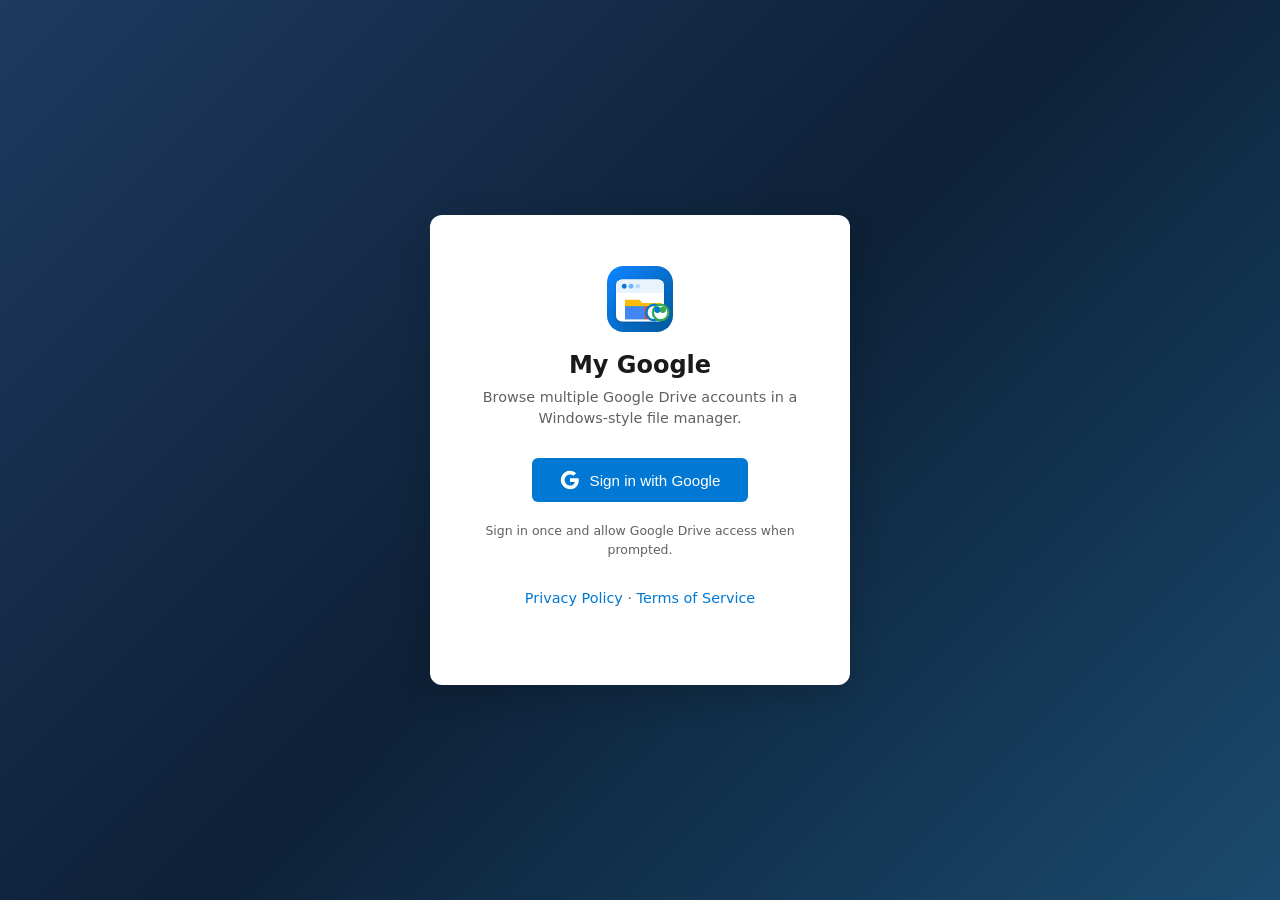
==== index.html @ df4d2aec "all necessery URLs" ====
<!DOCTYPE html>
<html lang="en">
<head>
  <meta charset="UTF-8">
  <meta name="viewport" content="width=device-width, initial-scale=1.0, viewport-fit=cover">
  <meta name="theme-color" content="#0078d4">
  <meta name="mobile-web-app-capable" content="yes">
  <title>My Google</title>
  <link rel="icon" href="assets/favicon-32.png" sizes="32x32" type="image/png">
  <link rel="icon" href="assets/favicon.svg" type="image/svg+xml">
  <link rel="apple-touch-icon" href="assets/logo-180.png">
  <link rel="manifest" href="manifest.webmanifest">
  <link rel="stylesheet" href="css/style.css">
</head>
<body>
  <!-- Login screen -->
  <div id="login-screen" class="login-screen">
    <div class="login-card">
      <div class="login-logo">
        <img src="assets/logo.svg" width="72" height="72" alt="My Google logo">
      </div>
      <h1>My Google</h1>
      <p>Browse multiple Google Drive accounts in a Windows-style file manager.</p>
      <button id="btn-sign-in" class="btn-primary">
        <svg viewBox="0 0 24 24" width="20" height="20">
          <path fill="currentColor" d="M22.56 12.25c0-.78-.07-1.53-.2-2.25H12v4.26h5.92a5.06 5.06 0 0 1-2.2 3.32v2.77h3.57c2.08-1.92 3.28-4.74 3.28-8.1z"/>
          <path fill="currentColor" d="M12 23c2.97 0 5.46-.98 7.28-2.66l-3.57-2.77c-.98.66-2.23 1.06-3.71 1.06-2.86 0-5.29-1.93-6.16-4.53H2.18v2.84C3.99 20.53 7.7 23 12 23z"/>
          <path fill="currentColor" d="M5.84 14.09c-.22-.66-.35-1.36-.35-2.09s.13-1.43.35-2.09V7.07H2.18C1.43 8.55 1 10.22 1 12s.43 3.45 1.18 4.93l2.85-2.22.81-.62z"/>
          <path fill="currentColor" d="M12 5.38c1.62 0 3.06.56 4.21 1.64l3.15-3.15C17.45 2.09 14.97 1 12 1 7.7 1 3.99 3.47 2.18 7.07l3.66 2.84c.87-2.6 3.3-4.53 6.16-4.53z"/>
        </svg>
        Sign in with Google
      </button>
      <p id="login-error" class="login-error hidden"></p>
      <p class="login-hint">Sign in once and allow Google Drive access when prompted.</p>
      <p class="login-footer">
        <a href="privacy.html">Privacy Policy</a>
        ·
        <a href="terms.html">Terms of Service</a>
      </p>
    </div>
  </div>

  <!-- Explorer window -->
  <div id="explorer" class="explorer hidden">
    <div class="window">
      <!-- Title bar -->
      <div class="title-bar">
        <div class="title-bar-left">
          <img src="assets/logo.svg" class="window-logo" width="18" height="18" alt="">
          <span class="window-title">My Google</span>
        </div>
        <div class="title-bar-controls">
          <button class="title-btn" aria-label="Minimize">─</button>
          <button class="title-btn" aria-label="Maximize">□</button>
          <button class="title-btn close" id="btn-sign-out" aria-label="Sign out all" title="Sign out all users">✕</button>
        </div>
      </div>

      <!-- Ribbon / toolbar -->
      <div class="ribbon">
        <div class="nav-buttons">
          <button id="btn-sidebar-toggle" class="tool-btn mobile-only" type="button" title="Show navigation" aria-label="Show navigation">
            <svg viewBox="0 0 24 24" width="16" height="16"><path fill="currentColor" d="M3 18h18v-2H3v2zm0-5h18v-2H3v2zm0-7v2h18V6H3z"/></svg>
          </button>
          <button id="btn-back" class="tool-btn" title="Back" disabled>
            <svg viewBox="0 0 24 24" width="16" height="16"><path fill="currentColor" d="M20 11H7.83l5.59-5.59L12 4l-8 8 8 8 1.41-1.41L7.83 13H20v-2z"/></svg>
          </button>
          <button id="btn-forward" class="tool-btn" title="Forward" disabled>
            <svg viewBox="0 0 24 24" width="16" height="16"><path fill="currentColor" d="M12 4l-1.41 1.41L16.17 11H4v2h12.17l-5.58 5.59L12 20l8-8z"/></svg>
          </button>
          <button id="btn-up" class="tool-btn" title="Up" disabled>
            <svg viewBox="0 0 24 24" width="16" height="16"><path fill="currentColor" d="M4 12l1.41 1.41L11 7.83V20h2V7.83l5.58 5.59L20 12l-8-8-8 8z"/></svg>
          </button>
          <button id="btn-refresh" class="tool-btn" title="Refresh">
            <svg viewBox="0 0 24 24" width="16" height="16"><path fill="currentColor" d="M17.65 6.35A7.958 7.958 0 0 0 12 4c-4.42 0-7.99 3.58-7.99 8s3.57 8 7.99 8c3.73 0 6.84-2.55 7.73-6h-2.08A5.99 5.99 0 0 1 12 18c-3.31 0-6-2.69-6-6s2.69-6 6-6c1.66 0 3.14.69 4.22 1.78L13 11h7V4l-2.35 2.35z"/></svg>
          </button>
        </div>
        <div class="address-bar">
          <span class="address-icon">📁</span>
          <div id="breadcrumbs" class="breadcrumbs"></div>
          <button id="btn-copy-url" class="address-copy-btn" type="button" title="Copy link to this location">🔗</button>
        </div>
        <div class="view-toggle">
          <button id="btn-view-grid" class="tool-btn active" title="Large icons">
            <svg viewBox="0 0 24 24" width="16" height="16"><path fill="currentColor" d="M4 4h4v4H4V4zm6 0h4v4h-4V4zm6 0h4v4h-4V4zM4 10h4v4H4v-4zm6 0h4v4h-4v-4zm6 0h4v4h-4v-4zM4 16h4v4H4v-4zm6 0h4v4h-4v-4zm6 0h4v4h-4v-4z"/></svg>
          </button>
          <button id="btn-view-list" class="tool-btn" title="Details">
            <svg viewBox="0 0 24 24" width="16" height="16"><path fill="currentColor" d="M3 13h2v-2H3v2zm0 4h2v-2H3v2zm0-8h2V7H3v2zm4 4h14v-2H7v2zm0 4h14v-2H7v2zM7 7v2h14V7H7z"/></svg>
          </button>
        </div>
      </div>

      <!-- Main content -->
      <div class="main-area">
        <div id="sidebar-overlay" class="sidebar-overlay hidden" aria-hidden="true"></div>
        <aside class="sidebar">
          <div class="sidebar-section sidebar-tree-section">
            <ul class="sidebar-tree">
              <li id="tree-root-node" class="tree-root-node">
                <div class="tree-row">
                  <button type="button" class="tree-toggle" data-tree-toggle="root" aria-expanded="true" aria-label="Collapse"><span class="tree-chevron" aria-hidden="true"></span></button>
                  <button id="nav-my-google" class="sidebar-item tree-root-item active" data-nav="my-google">
                    <span class="sidebar-icon">🏠</span> My Google
                  </button>
                </div>
                <ul id="sidebar-tree-users" class="tree-children tree-level-1"></ul>
                <button id="btn-add-user" class="sidebar-add-btn tree-add-btn">
                  <span class="sidebar-icon">＋</span> Add User Drive
                </button>
              </li>
            </ul>
          </div>

          <div id="sidebar-user-footer" class="sidebar-user hidden">
            <img id="user-avatar" class="user-avatar" alt="" />
            <span id="user-name" class="user-name"></span>
          </div>
        </aside>

        <main class="content">
          <div id="loading" class="loading hidden">
            <div class="spinner"></div>
            <span>Loading...</span>
          </div>
          <div id="error" class="error-banner hidden"></div>
          <div id="file-grid" class="file-grid"></div>
          <div id="file-list" class="file-list hidden">
            <div class="list-header">
              <span class="col-name">Name</span>
              <span class="col-modified">Date modified</span>
              <span class="col-size">Size</span>
              <span class="col-type">Type</span>
            </div>
            <div id="file-list-body" class="list-body"></div>
          </div>
          <div id="empty-state" class="empty-state hidden">
            <span class="empty-icon">📂</span>
            <p>This folder is empty</p>
          </div>
        </main>
      </div>

      <!-- Status bar -->
      <div class="status-bar">
        <span id="status-count">0 items</span>
        <span id="status-selected"></span>
      </div>
    </div>
  </div>

  <div id="context-menu" class="context-menu hidden"></div>

  <div id="props-dialog" class="props-dialog hidden">
    <div class="props-card">
      <div class="props-header">
        <span class="props-title"></span>
        <button type="button" class="props-close" aria-label="Close">✕</button>
      </div>
      <div class="props-body"></div>
    </div>
  </div>

  <script src="js/config.js"></script>
  <script src="js/base-path.js"></script>
  <script src="https://accounts.google.com/gsi/client" async defer></script>
  <script src="js/auth.js"></script>
  <script src="js/drive.js"></script>
  <script src="js/router.js"></script>
  <script src="js/notepad.js"></script>
  <script src="js/contextmenu.js"></script>
  <script src="js/app.js"></script>
  <script src="js/register-sw.js"></script>
</body>
</html>
---- css/style.css ----
*,
*::before,
*::after {
  box-sizing: border-box;
  margin: 0;
  padding: 0;
}

:root {
  --win-blue: #0078d4;
  --win-blue-dark: #005a9e;
  --win-bg: #f3f3f3;
  --win-border: #d1d1d1;
  --win-hover: #e5f3ff;
  --win-selected: #cce8ff;
  --win-text: #1a1a1a;
  --win-text-muted: #616161;
  --title-bar-bg: #f9f9f9;
  --sidebar-bg: #f9f9f9;
  --shadow: 0 8px 32px rgba(0, 0, 0, 0.18);
  --radius: 8px;
  --font: 'Segoe UI', system-ui, -apple-system, sans-serif;
}

body {
  font-family: var(--font);
  background: linear-gradient(135deg, #1e3a5f 0%, #0d2137 50%, #1a4a6e 100%);
  min-height: 100vh;
  display: flex;
  align-items: center;
  justify-content: center;
  color: var(--win-text);
}

.hidden {
  display: none !important;
}

/* ── Login screen ── */

.login-screen {
  display: flex;
  align-items: center;
  justify-content: center;
  min-height: 100vh;
  width: 100%;
}

.login-card {
  background: #fff;
  border-radius: 12px;
  padding: 48px 40px;
  text-align: center;
  box-shadow: var(--shadow);
  max-width: 420px;
  width: 90%;
}

.login-logo {
  margin-bottom: 16px;
}

.login-logo img {
  display: block;
  margin: 0 auto;
}

.window-logo {
  width: 18px;
  height: 18px;
  flex-shrink: 0;
  border-radius: 3px;
}

.login-card h1 {
  font-size: 1.5rem;
  font-weight: 600;
  margin-bottom: 8px;
}

.login-card p {
  color: var(--win-text-muted);
  font-size: 0.9rem;
  margin-bottom: 28px;
  line-height: 1.5;
}

.btn-primary {
  display: inline-flex;
  align-items: center;
  gap: 10px;
  background: var(--win-blue);
  color: #fff;
  border: none;
  border-radius: 6px;
  padding: 12px 28px;
  font-size: 0.95rem;
  font-weight: 500;
  cursor: pointer;
  transition: background 0.15s;
}

.btn-primary:hover {
  background: var(--win-blue-dark);
}

.login-error {
  margin-top: 16px;
  padding: 10px 12px;
  background: #fde7e9;
  color: #a80000;
  border-radius: 6px;
  font-size: 0.82rem;
  line-height: 1.4;
  text-align: left;
}

.login-hint {
  margin-top: 20px !important;
  font-size: 0.78rem !important;
}

/* ── Explorer window ── */

.explorer {
  width: 100%;
  height: 100vh;
  display: flex;
  align-items: center;
  justify-content: center;
  padding: 24px;
}

.window {
  background: #fff;
  border-radius: var(--radius);
  box-shadow: var(--shadow);
  width: 100%;
  max-width: 1100px;
  height: calc(100vh - 48px);
  display: flex;
  flex-direction: column;
  overflow: hidden;
  border: 1px solid var(--win-border);
}

/* Title bar */
.title-bar {
  display: flex;
  align-items: center;
  justify-content: space-between;
  background: var(--title-bar-bg);
  border-bottom: 1px solid var(--win-border);
  padding: 0 8px 0 12px;
  height: 36px;
  flex-shrink: 0;
  user-select: none;
}

.title-bar-left {
  display: flex;
  align-items: center;
  gap: 8px;
  font-size: 0.82rem;
}

.window-icon {
  font-size: 0.9rem;
}

.title-bar-controls {
  display: flex;
  gap: 2px;
}

.title-btn {
  width: 36px;
  height: 28px;
  border: none;
  background: transparent;
  font-size: 0.75rem;
  cursor: pointer;
  border-radius: 4px;
  color: var(--win-text);
}

.title-btn:hover {
  background: #e0e0e0;
}

.title-btn.close:hover {
  background: #e81123;
  color: #fff;
}

/* Ribbon */
.ribbon {
  display: flex;
  align-items: center;
  gap: 8px;
  padding: 6px 10px;
  border-bottom: 1px solid var(--win-border);
  background: #fff;
  flex-shrink: 0;
}

.nav-buttons,
.view-toggle {
  display: flex;
  gap: 2px;
}

.tool-btn {
  width: 32px;
  height: 32px;
  border: 1px solid transparent;
  background: transparent;
  border-radius: 4px;
  cursor: pointer;
  display: flex;
  align-items: center;
  justify-content: center;
  color: var(--win-text);
}

.tool-btn:hover:not(:disabled) {
  background: var(--win-hover);
  border-color: var(--win-border);
}

.tool-btn.active {
  background: var(--win-selected);
  border-color: #99d1ff;
}

.tool-btn:disabled {
  opacity: 0.35;
  cursor: default;
}

.address-bar {
  flex: 1;
  display: flex;
  align-items: center;
  gap: 6px;
  background: #fff;
  border: 1px solid var(--win-border);
  border-radius: 4px;
  padding: 4px 6px 4px 10px;
  min-height: 30px;
  overflow: hidden;
}

.address-copy-btn {
  flex-shrink: 0;
  width: 28px;
  height: 24px;
  border: none;
  background: transparent;
  border-radius: 4px;
  cursor: pointer;
  font-size: 0.85rem;
  opacity: 0.7;
}

.address-copy-btn:hover {
  background: var(--win-hover);
  opacity: 1;
}

.address-icon {
  font-size: 0.85rem;
  flex-shrink: 0;
}

.breadcrumbs {
  display: flex;
  align-items: center;
  gap: 2px;
  flex: 1;
  overflow: hidden;
  white-space: nowrap;
  font-size: 0.82rem;
}

.breadcrumb-item {
  color: var(--win-blue);
  cursor: pointer;
  padding: 2px 4px;
  border-radius: 3px;
}

.breadcrumb-item:hover {
  background: var(--win-hover);
  text-decoration: underline;
}

.breadcrumb-sep {
  color: var(--win-text-muted);
  font-size: 0.7rem;
  user-select: none;
}

.breadcrumb-current {
  color: var(--win-text);
  font-weight: 500;
  padding: 2px 4px;
}

/* Main area */
.main-area {
  display: flex;
  flex: 1;
  overflow: hidden;
}

/* Sidebar */
.sidebar {
  width: 260px;
  background: var(--sidebar-bg);
  border-right: 1px solid var(--win-border);
  display: flex;
  flex-direction: column;
  flex-shrink: 0;
  overflow-y: auto;
}

.sidebar-section {
  padding: 12px 0;
  flex: 1;
}

.sidebar-tree-section {
  padding: 8px 0;
}

.sidebar-tree {
  list-style: none;
}

.tree-children {
  list-style: none;
}

.tree-level-1 {
  margin: 2px 0 4px 12px;
  padding-left: 8px;
  border-left: 1px solid var(--win-border);
}

.tree-level-2 {
  margin: 0 0 4px 10px;
  padding-left: 6px;
  border-left: 1px solid #ebebeb;
}

.tree-root-node,
.tree-user-node,
.tree-section-node,
.tree-folder-node {
  margin-bottom: 2px;
}

.tree-root-node.collapsed > .tree-level-1,
.tree-user-node.collapsed > .tree-level-2,
.tree-section-node.collapsed > .tree-level-3,
.tree-folder-node.collapsed > .tree-children {
  display: none;
}

.tree-row {
  display: flex;
  align-items: stretch;
  min-width: 0;
  border-radius: 4px;
  margin: 0 6px;
}

.tree-row:hover > .tree-toggle {
  color: var(--win-text);
}

.tree-row:hover > .sidebar-item:not(.active) {
  background: var(--win-hover);
}

.tree-row:focus-within {
  outline: 1px solid #c2e0f7;
  outline-offset: -1px;
}

.tree-row > .sidebar-item {
  flex: 1;
  min-width: 0;
  padding: 6px 10px 6px 4px !important;
  border-left-width: 3px;
}

.tree-toggle {
  width: 26px;
  min-height: 30px;
  flex-shrink: 0;
  border: none;
  background: transparent;
  color: var(--win-text-muted);
  cursor: pointer;
  padding: 0;
  display: flex;
  align-items: center;
  justify-content: center;
  border-radius: 4px;
  transition: background 0.12s ease, color 0.12s ease;
}

.tree-toggle:hover {
  background: rgba(0, 0, 0, 0.06);
  color: var(--win-text);
}

.tree-toggle:focus-visible {
  outline: 2px solid var(--win-blue);
  outline-offset: -2px;
}

.tree-chevron {
  width: 7px;
  height: 7px;
  border-right: 1.5px solid currentColor;
  border-bottom: 1.5px solid currentColor;
  transform: rotate(45deg);
  transition: transform 0.15s ease;
  margin-top: -2px;
}

.tree-toggle[aria-expanded="false"] .tree-chevron {
  transform: rotate(-45deg);
  margin-top: 0;
  margin-left: 2px;
}

.tree-toggle-spacer {
  width: 26px;
  flex-shrink: 0;
}

.tree-level-3,
.tree-level-folder {
  margin: 0 0 2px 10px;
  padding-left: 6px;
  border-left: 1px solid #ebebeb;
}

.tree-folder-item {
  padding-left: 4px !important;
  font-size: 0.78rem !important;
  gap: 6px !important;
}

.tree-folder-label,
.tree-file-label {
  overflow: hidden;
  text-overflow: ellipsis;
  white-space: nowrap;
}

.tree-file-item {
  padding-left: 4px !important;
  font-size: 0.76rem !important;
  gap: 6px !important;
  opacity: 0.9;
}

.tree-more-item {
  padding-left: 4px !important;
  font-size: 0.85rem !important;
  color: var(--win-blue) !important;
  font-weight: 600;
  letter-spacing: 0.1em;
}

.tree-more-item:hover {
  text-decoration: underline;
}

.tree-user-btn {
  align-items: flex-start !important;
}

.tree-user-info {
  display: flex;
  flex-direction: column;
  min-width: 0;
  flex: 1;
  gap: 2px;
}

.tree-user-quota {
  font-size: 0.68rem;
  color: var(--win-text-muted);
  line-height: 1.2;
  overflow: hidden;
  text-overflow: ellipsis;
  white-space: nowrap;
}

.tree-user-quota-reauth {
  color: var(--win-blue);
  cursor: pointer;
  text-decoration: underline;
}

.tree-logout-item {
  font-size: 0.8rem !important;
  gap: 8px !important;
  color: #a80000 !important;
}

.tree-logout-item:hover {
  background: #fde7e9 !important;
}

.tree-child-item {
  font-size: 0.8rem !important;
  gap: 8px !important;
}

.tree-add-btn {
  margin-left: 32px;
  width: calc(100% - 44px);
}

.sidebar-item {
  display: flex;
  align-items: center;
  gap: 10px;
  width: 100%;
  padding: 8px 16px;
  border: none;
  background: transparent;
  font-size: 0.85rem;
  cursor: pointer;
  text-align: left;
  color: var(--win-text);
  border-left: 3px solid transparent;
}

.sidebar-item:hover {
  background: var(--win-hover);
}

.sidebar-item.active {
  background: var(--win-selected);
  border-left-color: var(--win-blue);
  font-weight: 500;
}

.sidebar-icon {
  font-size: 1rem;
}

.sidebar-user {
  display: flex;
  align-items: center;
  gap: 8px;
  padding: 12px 16px;
  border-top: 1px solid var(--win-border);
  font-size: 0.8rem;
  margin-top: auto;
}

.sidebar-add-btn {
  display: flex;
  align-items: center;
  gap: 10px;
  width: calc(100% - 24px);
  margin: 4px 12px 8px;
  padding: 8px 12px;
  border: 1px dashed var(--win-border);
  border-radius: 4px;
  background: transparent;
  font-size: 0.82rem;
  color: var(--win-blue);
  cursor: pointer;
  text-align: left;
}

.sidebar-add-btn:hover {
  background: var(--win-hover);
  border-color: var(--win-blue);
}

.user-drive-item {
  gap: 8px;
}

.sidebar-user-avatar {
  width: 22px;
  height: 22px;
  border-radius: 50%;
  flex-shrink: 0;
}

.sidebar-user-label {
  overflow: hidden;
  text-overflow: ellipsis;
  white-space: nowrap;
}

.user-drive-avatar {
  width: 48px;
  height: 48px;
  border-radius: 50%;
  object-fit: cover;
}

.list-icon .user-drive-avatar {
  width: 20px;
  height: 20px;
}

.user-avatar {
  width: 28px;
  height: 28px;
  border-radius: 50%;
}

.user-name {
  overflow: hidden;
  text-overflow: ellipsis;
  white-space: nowrap;
}

/* Content */
.content {
  flex: 1;
  overflow: auto;
  position: relative;
  background: #fff;
}

.loading {
  position: absolute;
  inset: 0;
  display: flex;
  flex-direction: column;
  align-items: center;
  justify-content: center;
  gap: 12px;
  background: rgba(255, 255, 255, 0.85);
  z-index: 10;
  font-size: 0.9rem;
  color: var(--win-text-muted);
}

.spinner {
  width: 32px;
  height: 32px;
  border: 3px solid var(--win-border);
  border-top-color: var(--win-blue);
  border-radius: 50%;
  animation: spin 0.7s linear infinite;
}

@keyframes spin {
  to { transform: rotate(360deg); }
}

.error-banner {
  background: #fde7e9;
  color: #a80000;
  padding: 10px 16px;
  font-size: 0.85rem;
  border-bottom: 1px solid #f1aeb5;
}

/* Grid view */
.file-grid {
  display: grid;
  grid-template-columns: repeat(auto-fill, minmax(100px, 1fr));
  gap: 4px;
  padding: 12px;
}

.file-item {
  display: flex;
  flex-direction: column;
  align-items: center;
  padding: 10px 6px;
  border-radius: 4px;
  cursor: pointer;
  user-select: none;
  text-align: center;
  border: 1px solid transparent;
}

.file-item:hover {
  background: var(--win-hover);
  border-color: #c2e0f7;
}

.file-item.selected {
  background: var(--win-selected);
  border-color: #99d1ff;
}

.file-icon {
  width: 48px;
  height: 48px;
  margin-bottom: 6px;
  display: flex;
  align-items: center;
  justify-content: center;
}

.file-icon-wrap {
  position: relative;
  width: 48px;
  height: 48px;
  display: flex;
  align-items: center;
  justify-content: center;
}

.file-icon-wrap--small {
  width: 20px;
  height: 20px;
}

.file-icon-wrap--tiny {
  width: 18px;
  height: 18px;
}

.file-type-fallback {
  font-size: 2.2rem;
  line-height: 1;
}

.file-icon-wrap--small .file-type-fallback,
.file-icon-wrap--tiny .file-type-fallback {
  font-size: 1rem;
}

.file-icon-wrap img {
  position: absolute;
  inset: 0;
  width: 100%;
  height: 100%;
  object-fit: contain;
  opacity: 0;
  transition: opacity 0.15s ease;
}

.file-icon-wrap img.loaded {
  opacity: 1;
}

.file-name {
  font-size: 0.78rem;
  line-height: 1.3;
  word-break: break-word;
  max-width: 90px;
  display: -webkit-box;
  -webkit-line-clamp: 2;
  -webkit-box-orient: vertical;
  overflow: hidden;
}

.file-quota {
  font-size: 0.65rem;
  color: var(--win-text-muted);
  margin-top: 3px;
  max-width: 90px;
  line-height: 1.2;
  word-break: break-word;
}

/* List view */
.file-list {
  display: flex;
  flex-direction: column;
  height: 100%;
}

.list-header {
  display: grid;
  grid-template-columns: 1fr 140px 90px 120px;
  padding: 6px 16px;
  font-size: 0.78rem;
  font-weight: 600;
  color: var(--win-text-muted);
  border-bottom: 1px solid var(--win-border);
  background: var(--sidebar-bg);
  position: sticky;
  top: 0;
  z-index: 2;
}

.list-body {
  flex: 1;
}

.list-row {
  display: grid;
  grid-template-columns: 1fr 140px 90px 120px;
  padding: 4px 16px;
  font-size: 0.82rem;
  cursor: pointer;
  align-items: center;
  border: 1px solid transparent;
}

.list-row:hover {
  background: var(--win-hover);
}

.list-row.selected {
  background: var(--win-selected);
  border-color: #99d1ff;
}

.list-row .col-name {
  display: flex;
  align-items: center;
  gap: 8px;
  overflow: hidden;
}

.list-row .col-name span {
  overflow: hidden;
  text-overflow: ellipsis;
  white-space: nowrap;
}

.list-icon {
  font-size: 1.1rem;
  flex-shrink: 0;
}

.list-icon .file-icon-wrap,
.list-icon .file-type-fallback {
  display: flex;
  align-items: center;
  justify-content: center;
}

/* Empty state */
.empty-state {
  display: flex;
  flex-direction: column;
  align-items: center;
  justify-content: center;
  height: 100%;
  color: var(--win-text-muted);
  gap: 8px;
}

.empty-icon {
  font-size: 3rem;
  opacity: 0.5;
}

/* Status bar */
.status-bar {
  display: flex;
  justify-content: space-between;
  padding: 4px 12px;
  font-size: 0.75rem;
  color: var(--win-text-muted);
  border-top: 1px solid var(--win-border);
  background: var(--sidebar-bg);
  flex-shrink: 0;
}

/* Context menu */
.context-menu {
  position: fixed;
  z-index: 1000;
  min-width: 210px;
  background: #fff;
  border: 1px solid var(--win-border);
  border-radius: 6px;
  box-shadow: 0 4px 16px rgba(0, 0, 0, 0.18);
  padding: 4px 0;
  font-size: 0.82rem;
}

.ctx-item {
  display: flex;
  align-items: center;
  gap: 8px;
  width: 100%;
  padding: 7px 14px;
  border: none;
  background: transparent;
  text-align: left;
  cursor: pointer;
  color: var(--win-text);
}

.ctx-item:hover:not(:disabled) {
  background: var(--win-hover);
}

.ctx-item:disabled {
  opacity: 0.4;
  cursor: default;
}

.ctx-icon {
  width: 18px;
  text-align: center;
  flex-shrink: 0;
}

.ctx-label {
  flex: 1;
}

.ctx-shortcut {
  color: var(--win-text-muted);
  font-size: 0.72rem;
}

.ctx-sep {
  height: 1px;
  background: var(--win-border);
  margin: 4px 0;
}

.ctx-header {
  padding: 6px 14px 4px;
  font-size: 0.68rem;
  font-weight: 600;
  letter-spacing: 0.03em;
  text-transform: uppercase;
  color: var(--win-text-muted);
}

/* Notepad */
body.notepad-page {
  display: block;
  margin: 0;
  min-height: 100vh;
  background: #f0f0f0;
  overflow: hidden;
}

.notepad-shell {
  display: flex;
  flex-direction: column;
  min-height: 100vh;
  height: 100vh;
}

.notepad-page .notepad-window {
  flex: 1;
  display: flex;
  flex-direction: column;
  width: 100%;
  height: 100vh;
  max-width: none;
  max-height: none;
  background: #fff;
  border: none;
  border-radius: 0;
  box-shadow: none;
  overflow: hidden;
}

.notepad-page .notepad-titlebar {
  height: 32px;
  padding: 0 4px 0 10px;
  background: var(--title-bar-bg);
}

.notepad-page .notepad-title {
  font-size: 0.78rem;
  font-weight: 400;
  overflow: hidden;
  text-overflow: ellipsis;
  white-space: nowrap;
}

.notepad-page .notepad-menubar {
  background: #fff;
  border-bottom: 1px solid #ebebeb;
  padding: 1px 4px;
  font-size: 0.72rem;
  flex-shrink: 0;
}

.notepad-page .notepad-menu-label {
  padding: 3px 8px;
}

.notepad-page .notepad-editor {
  flex: 1;
  width: 100%;
  min-height: 0;
  border: none;
  outline: none;
  resize: none;
  padding: 3px 5px;
  font: 13px/1.35 'Consolas', 'Lucida Console', 'Courier New', monospace;
  color: #000;
  background: #fff;
}

.notepad-page .notepad-statusbar {
  gap: 12px;
  min-height: 22px;
  padding: 2px 8px;
  font-size: 0.68rem;
  background: #f0f0f0;
  border-top: 1px solid #d9d9d9;
  flex-shrink: 0;
}

#notepad-status {
  flex: 1;
  text-align: center;
  color: var(--win-blue);
}

.notepad-dialog {
  position: fixed;
  inset: 0;
  z-index: 1002;
  background: rgba(0, 0, 0, 0.4);
  display: flex;
  align-items: center;
  justify-content: center;
  padding: 24px;
}

.notepad-window {
  background: #fff;
  border: 1px solid var(--win-border);
  border-radius: 6px;
  box-shadow: var(--shadow);
  width: min(900px, 96vw);
  height: min(640px, 90vh);
  display: flex;
  flex-direction: column;
  overflow: hidden;
}

.notepad-titlebar {
  display: flex;
  align-items: center;
  justify-content: space-between;
  padding: 8px 12px;
  background: var(--sidebar-bg);
  border-bottom: 1px solid var(--win-border);
  font-size: 0.85rem;
  font-weight: 600;
}

.notepad-title {
  overflow: hidden;
  text-overflow: ellipsis;
  white-space: nowrap;
}

.notepad-close {
  border: none;
  background: transparent;
  cursor: pointer;
  padding: 4px 8px;
  border-radius: 4px;
}

.notepad-close:hover {
  background: #e0e0e0;
}

.notepad-menubar {
  display: flex;
  gap: 2px;
  padding: 4px 6px;
  border-bottom: 1px solid var(--win-border);
  background: #fafafa;
  font-size: 0.8rem;
}

.notepad-menu {
  position: relative;
}

.notepad-menu-label {
  display: block;
  padding: 4px 10px;
  border-radius: 3px;
  cursor: default;
  user-select: none;
}

.notepad-menu:hover .notepad-menu-label,
.notepad-menu.open .notepad-menu-label {
  background: var(--win-hover);
}

.notepad-menu-dropdown {
  display: none;
  position: absolute;
  top: 100%;
  left: 0;
  min-width: 200px;
  background: #fff;
  border: 1px solid var(--win-border);
  border-radius: 4px;
  box-shadow: 0 4px 12px rgba(0, 0, 0, 0.15);
  padding: 4px 0;
  z-index: 2;
}

.notepad-menu.open .notepad-menu-dropdown {
  display: block;
}

.notepad-menu-dropdown button {
  display: flex;
  align-items: center;
  justify-content: space-between;
  width: 100%;
  padding: 6px 14px;
  border: none;
  background: transparent;
  text-align: left;
  cursor: pointer;
  font-size: 0.8rem;
}

.notepad-menu-dropdown button:hover {
  background: var(--win-hover);
}

.notepad-menu-dropdown button.active {
  font-weight: 600;
}

.notepad-menu-dropdown button.active::before {
  content: '✓ ';
}

.notepad-menu-sep {
  height: 1px;
  background: var(--win-border);
  margin: 4px 0;
}

.notepad-kbd {
  color: var(--win-text-muted);
  font-size: 0.72rem;
  margin-left: 16px;
}

.notepad-editor {
  flex: 1;
  border: none;
  resize: none;
  padding: 8px 10px;
  font: 0.9rem/1.45 'Consolas', 'Courier New', monospace;
  color: #111;
  background: #fff;
  outline: none;
  white-space: pre;
  overflow: auto;
}

.notepad-editor--wrap {
  white-space: pre-wrap;
  word-wrap: break-word;
}

.notepad-statusbar {
  display: flex;
  justify-content: space-between;
  padding: 4px 10px;
  border-top: 1px solid var(--win-border);
  background: var(--sidebar-bg);
  font-size: 0.72rem;
  color: var(--win-text-muted);
}

#notepad-modified {
  min-width: 12px;
  font-weight: 700;
}

/* Properties dialog */
.props-dialog {
  position: fixed;
  inset: 0;
  z-index: 1001;
  background: rgba(0, 0, 0, 0.35);
  display: flex;
  align-items: center;
  justify-content: center;
}

.props-card {
  background: #fff;
  border-radius: 8px;
  box-shadow: var(--shadow);
  width: 90%;
  max-width: 520px;
  max-height: 80vh;
  display: flex;
  flex-direction: column;
  overflow: hidden;
}

.props-header {
  display: flex;
  align-items: center;
  justify-content: space-between;
  padding: 12px 16px;
  border-bottom: 1px solid var(--win-border);
  background: var(--sidebar-bg);
}

.props-title {
  font-weight: 600;
  font-size: 0.9rem;
  overflow: hidden;
  text-overflow: ellipsis;
  white-space: nowrap;
}

.props-close {
  border: none;
  background: transparent;
  cursor: pointer;
  font-size: 0.85rem;
  padding: 4px 8px;
  border-radius: 4px;
}

.props-close:hover {
  background: #e0e0e0;
}

.props-body {
  padding: 8px 0 12px;
  overflow-y: auto;
  flex: 1;
}

.props-section {
  padding: 10px 16px 4px;
  font-size: 0.72rem;
  font-weight: 600;
  color: var(--win-text-muted);
  text-transform: uppercase;
  letter-spacing: 0.04em;
  background: var(--sidebar-bg);
  border-top: 1px solid var(--win-border);
  border-bottom: 1px solid var(--win-border);
  margin-top: 4px;
}

.props-section:first-child {
  margin-top: 0;
}

.props-loading,
.props-error {
  padding: 24px 16px;
  text-align: center;
  font-size: 0.85rem;
  color: var(--win-text-muted);
}

.props-error {
  color: #a80000;
}

.props-row {
  display: grid;
  grid-template-columns: 130px 1fr;
  gap: 10px;
  padding: 7px 16px;
  font-size: 0.82rem;
  border-bottom: 1px solid #f5f5f5;
}

.props-row:last-child {
  border-bottom: none;
}

.props-key {
  color: var(--win-text-muted);
}

.props-val {
  word-break: break-word;
}

.props-val a {
  color: var(--win-blue);
  text-decoration: none;
}

.props-val a:hover {
  text-decoration: underline;
}

/* Mobile helpers */
.mobile-only {
  display: none;
}

.sidebar-overlay {
  display: none;
}

/* Responsive */
@media (max-width: 768px) {
  body {
    -webkit-tap-highlight-color: transparent;
    padding: env(safe-area-inset-top) env(safe-area-inset-right) env(safe-area-inset-bottom) env(safe-area-inset-left);
  }

  body.sidebar-open {
    overflow: hidden;
  }

  .mobile-only {
    display: flex;
  }

  .login-card {
    padding: 32px 20px;
    border-radius: 0;
    max-width: none;
    width: 100%;
    min-height: 100vh;
    display: flex;
    flex-direction: column;
    justify-content: center;
    box-shadow: none;
  }

  .btn-primary {
    width: 100%;
    justify-content: center;
    min-height: 44px;
  }

  .explorer {
    padding: 0;
    align-items: stretch;
  }

  .window {
    border-radius: 0;
    height: 100vh;
    height: 100dvh;
    max-width: 100%;
    border: none;
    box-shadow: none;
  }

  .title-bar {
    height: 40px;
    padding-top: env(safe-area-inset-top, 0);
  }

  .title-btn {
    width: 40px;
    height: 36px;
  }

  .ribbon {
    flex-wrap: wrap;
    gap: 6px;
    padding: 6px 8px;
  }

  .nav-buttons,
  .view-toggle {
    flex-shrink: 0;
  }

  .tool-btn {
    width: 40px;
    height: 40px;
  }

  .address-bar {
    order: 3;
    flex: 1 1 100%;
    min-width: 0;
    min-height: 36px;
  }

  .address-copy-btn {
    width: 36px;
    height: 32px;
  }

  .breadcrumbs {
    font-size: 0.78rem;
    overflow-x: auto;
    -webkit-overflow-scrolling: touch;
  }

  .main-area {
    position: relative;
  }

  .sidebar-overlay {
    display: block;
    position: fixed;
    inset: 0;
    background: rgba(0, 0, 0, 0.45);
    z-index: 90;
  }

  .sidebar {
    position: fixed;
    top: 0;
    left: 0;
    bottom: 0;
    z-index: 100;
    width: min(300px, 88vw);
    max-width: 88vw;
    transform: translateX(-105%);
    transition: transform 0.22s ease;
    box-shadow: 4px 0 24px rgba(0, 0, 0, 0.2);
    padding-top: env(safe-area-inset-top, 0);
    padding-bottom: env(safe-area-inset-bottom, 0);
  }

  .sidebar.open {
    transform: translateX(0);
  }

  .sidebar-item,
  .sidebar-add-btn,
  .tree-toggle {
    min-height: 40px;
  }

  .file-grid {
    grid-template-columns: repeat(auto-fill, minmax(88px, 1fr));
    gap: 8px;
    padding: 10px;
  }

  .file-item {
    padding: 8px 4px;
  }

  .file-icon-wrap {
    width: 40px;
    height: 40px;
  }

  .file-name {
    font-size: 0.72rem;
  }

  .list-header,
  .list-row {
    grid-template-columns: 1fr;
    font-size: 0.78rem;
  }

  .col-size,
  .col-type,
  .col-modified {
    display: none;
  }

  .list-row {
    min-height: 44px;
  }

  .context-menu {
    max-width: calc(100vw - 16px);
    max-height: calc(100dvh - 16px);
    overflow-y: auto;
  }

  .context-menu button {
    min-height: 44px;
    padding: 10px 14px;
  }

  .props-dialog {
    padding: 0;
    align-items: stretch;
  }

  .props-card {
    width: 100%;
    max-width: 100%;
    height: 100dvh;
    border-radius: 0;
  }

  .props-row {
    grid-template-columns: 110px 1fr;
  }

  .status-bar {
    padding-bottom: env(safe-area-inset-bottom, 0);
    font-size: 0.72rem;
  }

  .notepad-page .notepad-menubar {
    overflow-x: auto;
    -webkit-overflow-scrolling: touch;
    flex-wrap: nowrap;
  }

  .notepad-page .notepad-menu-label {
    padding: 8px 10px;
    min-height: 40px;
    display: inline-flex;
    align-items: center;
  }

  .notepad-page .notepad-editor {
    font-size: 16px;
    padding: 8px 10px;
  }

  .notepad-page .notepad-statusbar {
    padding-bottom: calc(2px + env(safe-area-inset-bottom, 0));
    font-size: 0.7rem;
    flex-wrap: wrap;
    gap: 4px 10px;
  }
}

@media (max-width: 420px) {
  .window-title {
    max-width: 120px;
    overflow: hidden;
    text-overflow: ellipsis;
    white-space: nowrap;
  }

  .file-grid {
    grid-template-columns: repeat(auto-fill, minmax(76px, 1fr));
  }
}

/* Legal pages */
body.legal-page {
  display: block;
  min-height: 100vh;
  padding: 24px 16px 32px;
}

.legal-shell {
  max-width: 760px;
  margin: 0 auto;
}

.legal-header {
  display: flex;
  align-items: center;
  justify-content: space-between;
  gap: 16px;
  margin-bottom: 20px;
  flex-wrap: wrap;
}

.legal-brand {
  display: inline-flex;
  align-items: center;
  gap: 10px;
  color: #fff;
  text-decoration: none;
  font-weight: 600;
}

.legal-nav {
  display: flex;
  gap: 14px;
  flex-wrap: wrap;
}

.legal-nav a {
  color: #d7ecff;
  text-decoration: none;
  font-size: 0.9rem;
}

.legal-nav a:hover,
.legal-nav a[aria-current="page"] {
  color: #fff;
  text-decoration: underline;
}

.legal-card {
  background: #fff;
  border-radius: 12px;
  box-shadow: var(--shadow);
  padding: 32px 28px;
  color: var(--win-text);
  line-height: 1.65;
}

.legal-card h1 {
  font-size: 1.75rem;
  margin-bottom: 8px;
}

.legal-meta {
  color: var(--win-text-muted);
  font-size: 0.88rem;
  margin-bottom: 20px;
}

.legal-card h2 {
  font-size: 1.05rem;
  margin: 24px 0 10px;
}

.legal-card p,
.legal-card li {
  font-size: 0.94rem;
  margin-bottom: 10px;
}

.legal-card ul {
  padding-left: 1.25rem;
  margin-bottom: 12px;
}

.legal-card a {
  color: var(--win-blue);
}

.legal-card code {
  background: #f3f3f3;
  padding: 1px 5px;
  border-radius: 4px;
  font-size: 0.86em;
}

.legal-footer {
  margin-top: 20px;
  text-align: center;
  color: #d7ecff;
  font-size: 0.88rem;
}

.legal-footer a {
  color: #d7ecff;
  text-decoration: none;
}

.legal-footer a:hover {
  color: #fff;
  text-decoration: underline;
}

.login-footer {
  margin-top: 20px;
  font-size: 0.78rem;
  color: var(--win-text-muted);
  line-height: 1.6;
}

.login-footer a {
  color: var(--win-blue);
  text-decoration: none;
}

.login-footer a:hover {
  text-decoration: underline;
}

@media (max-width: 768px) {
  body.legal-page {
    padding: 16px 12px 24px;
  }

  .legal-card {
    padding: 24px 18px;
    border-radius: 8px;
  }
}
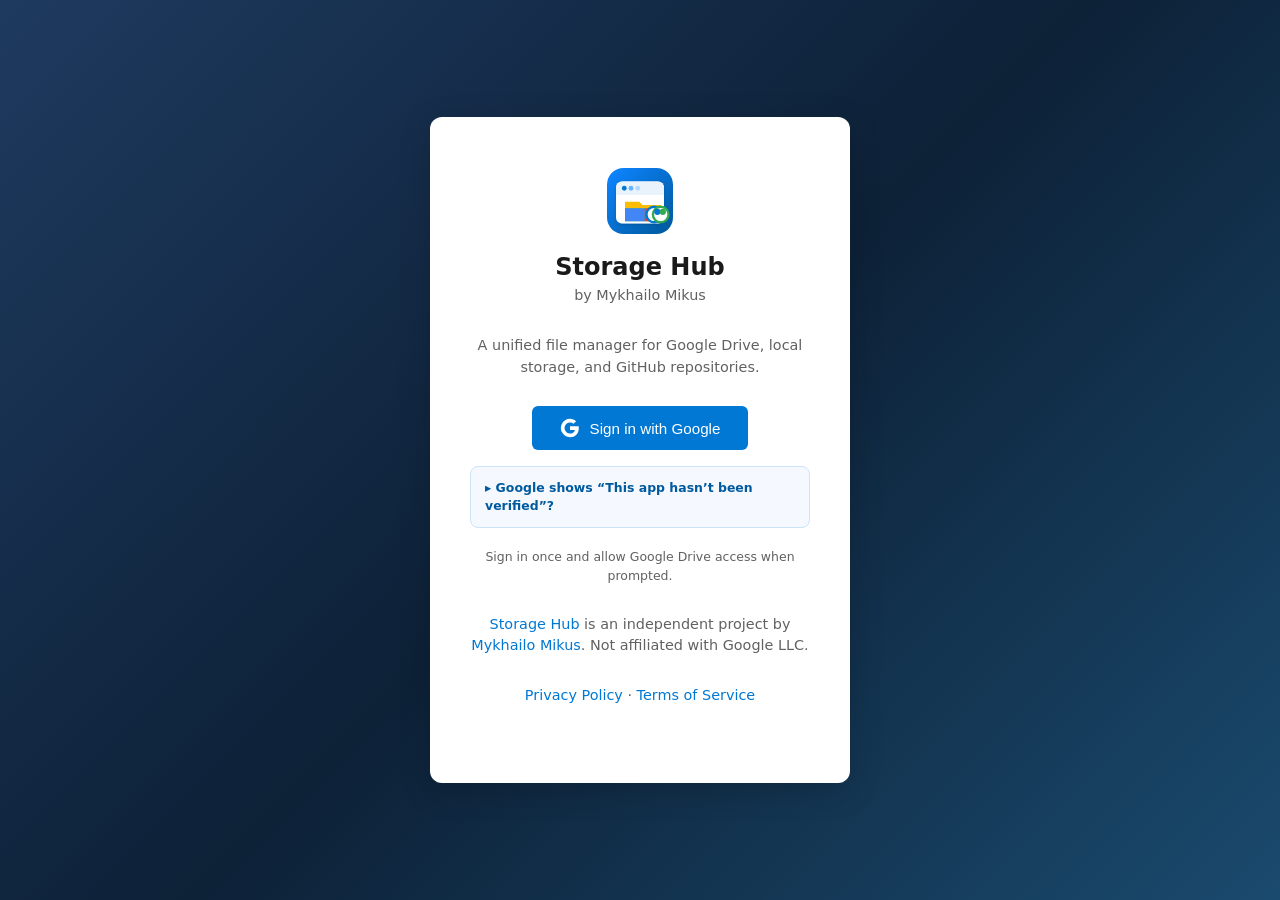
==== commit c06854ca: "Rebrand to Storage Hub and expand GitHub storage support. Rename app branding and storage keys with " ====
--- a/index.html
+++ b/index.html
@@ -5,22 +5,41 @@
   <meta name="viewport" content="width=device-width, initial-scale=1.0, viewport-fit=cover">
   <meta name="theme-color" content="#0078d4">
   <meta name="mobile-web-app-capable" content="yes">
-  <title>My Google</title>
+  <meta name="google-site-verification" content="eNqApo7Us9h2GKVx8_t4RmmMv1CDldejNsnmMH7RjQ8">
+  <script src="js/site-config.js"></script>
+  <script src="js/config.js"></script>
+  <script src="js/base-path.js"></script>
+  <script src="js/app-version.js"></script>
+  <script src="js/github-oauth-deliver.js"></script>
+  <script>GithubOAuthDeliver.runIfPopupCallback();</script>
+  <title>Storage Hub</title>
   <link rel="icon" href="assets/favicon-32.png" sizes="32x32" type="image/png">
   <link rel="icon" href="assets/favicon.svg" type="image/svg+xml">
   <link rel="apple-touch-icon" href="assets/logo-180.png">
   <link rel="manifest" href="manifest.webmanifest">
   <link rel="stylesheet" href="css/style.css">
+  <script>
+    (function () {
+      if (typeof BasePath === 'undefined') return;
+      const version = typeof APP_VERSION !== 'undefined' ? `?v=${APP_VERSION}` : '';
+      document.querySelectorAll('link[href]').forEach((el) => {
+        const href = el.getAttribute('href');
+        if (!href || href.startsWith('/') || /^https?:/i.test(href)) return;
+        el.href = BasePath.prefixRelativeAsset(href) + (href.includes('style.css') ? version : '');
+      });
+    })();
+  </script>
 </head>
 <body>
   <!-- Login screen -->
   <div id="login-screen" class="login-screen">
     <div class="login-card">
       <div class="login-logo">
-        <img src="assets/logo.svg" width="72" height="72" alt="My Google logo">
-      </div>
-      <h1>My Google</h1>
-      <p>Browse multiple Google Drive accounts in a Windows-style file manager.</p>
+        <img src="assets/logo.svg" width="72" height="72" alt="Storage Hub logo">
+      </div>
+      <h1>Storage Hub</h1>
+      <p class="login-brand">by Mykhailo Mikus</p>
+      <p>A unified file manager for Google Drive, local storage, and GitHub repositories.</p>
       <button id="btn-sign-in" class="btn-primary">
         <svg viewBox="0 0 24 24" width="20" height="20">
           <path fill="currentColor" d="M22.56 12.25c0-.78-.07-1.53-.2-2.25H12v4.26h5.92a5.06 5.06 0 0 1-2.2 3.32v2.77h3.57c2.08-1.92 3.28-4.74 3.28-8.1z"/>
@@ -31,7 +50,21 @@
         Sign in with Google
       </button>
       <p id="login-error" class="login-error hidden"></p>
+      <details class="login-verify-notice">
+        <summary>Google shows “This app hasn’t been verified”?</summary>
+        <ol>
+          <li>Click <strong>Sign in with Google</strong> above.</li>
+          <li>On Google’s screen, open <strong>Advanced</strong> (bottom-left).</li>
+          <li>Choose <strong>Go to Storage Hub (unsafe)</strong> — the app is open source and only accesses Drive after you approve it. Google shows this until full app review is complete.</li>
+          <li>Review the permissions and click <strong>Allow</strong>.</li>
+        </ol>
+      </details>
       <p class="login-hint">Sign in once and allow Google Drive access when prompted.</p>
+      <p class="login-about">
+        <a href="https://github.com/MishaMikusEleks/storage-hub">Storage Hub</a> is an independent project by
+        <a href="https://github.com/MishaMikusEleks">Mykhailo Mikus</a>.
+        Not affiliated with Google LLC.
+      </p>
       <p class="login-footer">
         <a href="privacy.html">Privacy Policy</a>
         ·
@@ -47,7 +80,7 @@
       <div class="title-bar">
         <div class="title-bar-left">
           <img src="assets/logo.svg" class="window-logo" width="18" height="18" alt="">
-          <span class="window-title">My Google</span>
+          <span class="window-title">Storage Hub</span>
         </div>
         <div class="title-bar-controls">
           <button class="title-btn" aria-label="Minimize">─</button>
@@ -73,6 +106,9 @@
           </button>
           <button id="btn-refresh" class="tool-btn" title="Refresh">
             <svg viewBox="0 0 24 24" width="16" height="16"><path fill="currentColor" d="M17.65 6.35A7.958 7.958 0 0 0 12 4c-4.42 0-7.99 3.58-7.99 8s3.57 8 7.99 8c3.73 0 6.84-2.55 7.73-6h-2.08A5.99 5.99 0 0 1 12 18c-3.31 0-6-2.69-6-6s2.69-6 6-6c1.66 0 3.14.69 4.22 1.78L13 11h7V4l-2.35 2.35z"/></svg>
+          </button>
+          <button id="btn-mobile-menu" class="tool-btn mobile-only" type="button" title="Actions" aria-label="Actions menu">
+            <svg viewBox="0 0 24 24" width="16" height="16"><path fill="currentColor" d="M12 8c1.1 0 2-.9 2-2s-.9-2-2-2-2 .9-2 2 .9 2 2 2zm0 2c-1.1 0-2 .9-2 2s.9 2 2 2 2-.9 2-2-.9-2-2-2zm0 6c-1.1 0-2 .9-2 2s.9 2 2 2 2-.9 2-2-.9-2-2-2z"/></svg>
           </button>
         </div>
         <div class="address-bar">
@@ -99,21 +135,16 @@
               <li id="tree-root-node" class="tree-root-node">
                 <div class="tree-row">
                   <button type="button" class="tree-toggle" data-tree-toggle="root" aria-expanded="true" aria-label="Collapse"><span class="tree-chevron" aria-hidden="true"></span></button>
-                  <button id="nav-my-google" class="sidebar-item tree-root-item active" data-nav="my-google">
-                    <span class="sidebar-icon">🏠</span> My Google
+                  <button id="nav-home" class="sidebar-item tree-root-item active" data-nav="home">
+                    <span class="sidebar-icon">🏠</span> Storage Hub
                   </button>
                 </div>
                 <ul id="sidebar-tree-users" class="tree-children tree-level-1"></ul>
                 <button id="btn-add-user" class="sidebar-add-btn tree-add-btn">
-                  <span class="sidebar-icon">＋</span> Add User Drive
+                  <span class="sidebar-icon">＋</span> Add storage
                 </button>
               </li>
             </ul>
-          </div>
-
-          <div id="sidebar-user-footer" class="sidebar-user hidden">
-            <img id="user-avatar" class="user-avatar" alt="" />
-            <span id="user-name" class="user-name"></span>
           </div>
         </aside>
 
@@ -136,6 +167,7 @@
           <div id="empty-state" class="empty-state hidden">
             <span class="empty-icon">📂</span>
             <p>This folder is empty</p>
+            <p class="empty-hint mobile-only">Tap <strong>⋮</strong> in the toolbar for folder actions</p>
           </div>
         </main>
       </div>
@@ -148,7 +180,8 @@
     </div>
   </div>
 
-  <div id="context-menu" class="context-menu hidden"></div>
+  <div id="context-menu-backdrop" class="context-menu-backdrop hidden" aria-hidden="true"></div>
+  <div id="context-menu" class="context-menu hidden" role="menu"></div>
 
   <div id="props-dialog" class="props-dialog hidden">
     <div class="props-card">
@@ -160,11 +193,14 @@
     </div>
   </div>
 
-  <script src="js/config.js"></script>
-  <script src="js/base-path.js"></script>
   <script src="https://accounts.google.com/gsi/client" async defer></script>
+  <script src="js/storage-migrate.js"></script>
   <script src="js/auth.js"></script>
   <script src="js/drive.js"></script>
+  <script src="js/localdisk.js"></script>
+  <script src="js/githubdisk.js"></script>
+  <script src="js/localuser.js"></script>
+  <script src="js/dialog.js"></script>
   <script src="js/router.js"></script>
   <script src="js/notepad.js"></script>
   <script src="js/contextmenu.js"></script>
--- a/css/style.css
+++ b/css/style.css
@@ -75,7 +75,29 @@
 .login-card h1 {
   font-size: 1.5rem;
   font-weight: 600;
-  margin-bottom: 8px;
+  margin-bottom: 4px;
+}
+
+.login-brand {
+  font-size: 0.9rem;
+  color: var(--win-text-muted);
+  margin-bottom: 12px;
+}
+
+.login-about {
+  margin-top: 16px;
+  font-size: 0.75rem;
+  color: var(--win-text-muted);
+  line-height: 1.5;
+}
+
+.login-about a {
+  color: var(--win-blue);
+  text-decoration: none;
+}
+
+.login-about a:hover {
+  text-decoration: underline;
 }
 
 .login-card p {
@@ -120,6 +142,46 @@
   font-size: 0.78rem !important;
 }
 
+.login-verify-notice {
+  margin-top: 16px;
+  padding: 12px 14px;
+  background: #f5f9ff;
+  border: 1px solid #cce4f7;
+  border-radius: 8px;
+  text-align: left;
+  font-size: 0.78rem;
+  line-height: 1.45;
+  color: var(--win-text-muted);
+}
+
+.login-verify-notice summary {
+  cursor: pointer;
+  font-weight: 600;
+  color: var(--win-blue-dark);
+  list-style: none;
+}
+
+.login-verify-notice summary::-webkit-details-marker {
+  display: none;
+}
+
+.login-verify-notice summary::before {
+  content: '▸ ';
+}
+
+.login-verify-notice[open] summary::before {
+  content: '▾ ';
+}
+
+.login-verify-notice ol {
+  margin: 10px 0 0 18px;
+  padding: 0;
+}
+
+.login-verify-notice li + li {
+  margin-top: 6px;
+}
+
 /* ── Explorer window ── */
 
 .explorer {
@@ -322,7 +384,7 @@
   display: flex;
   flex-direction: column;
   flex-shrink: 0;
-  overflow-y: auto;
+  overflow: hidden;
 }
 
 .sidebar-section {
@@ -331,6 +393,8 @@
 }
 
 .sidebar-tree-section {
+  overflow-y: auto;
+  min-height: 0;
   padding: 8px 0;
 }
 
@@ -507,16 +571,6 @@
   color: var(--win-blue);
   cursor: pointer;
   text-decoration: underline;
-}
-
-.tree-logout-item {
-  font-size: 0.8rem !important;
-  gap: 8px !important;
-  color: #a80000 !important;
-}
-
-.tree-logout-item:hover {
-  background: #fde7e9 !important;
 }
 
 .tree-child-item {
@@ -556,16 +610,6 @@
 
 .sidebar-icon {
   font-size: 1rem;
-}
-
-.sidebar-user {
-  display: flex;
-  align-items: center;
-  gap: 8px;
-  padding: 12px 16px;
-  border-top: 1px solid var(--win-border);
-  font-size: 0.8rem;
-  margin-top: auto;
 }
 
 .sidebar-add-btn {
@@ -600,6 +644,36 @@
   flex-shrink: 0;
 }
 
+.local-drive-icon,
+.local-storage-icon-wrap {
+  width: 22px;
+  height: 22px;
+  display: inline-flex;
+  align-items: center;
+  justify-content: center;
+  flex-shrink: 0;
+}
+
+.local-storage-icon {
+  flex-shrink: 0;
+  color: var(--win-blue);
+}
+
+.file-icon .local-storage-icon {
+  width: 40px;
+  height: 40px;
+}
+
+.file-icon-wrap--small .local-storage-icon {
+  width: 20px;
+  height: 20px;
+}
+
+.file-icon-wrap--tiny .local-storage-icon {
+  width: 18px;
+  height: 18px;
+}
+
 .sidebar-user-label {
   overflow: hidden;
   text-overflow: ellipsis;
@@ -616,18 +690,6 @@
 .list-icon .user-drive-avatar {
   width: 20px;
   height: 20px;
-}
-
-.user-avatar {
-  width: 28px;
-  height: 28px;
-  border-radius: 50%;
-}
-
-.user-name {
-  overflow: hidden;
-  text-overflow: ellipsis;
-  white-space: nowrap;
 }
 
 /* Content */
@@ -691,6 +753,8 @@
   user-select: none;
   text-align: center;
   border: 1px solid transparent;
+  position: relative;
+  -webkit-touch-callout: none;
 }
 
 .file-item:hover {
@@ -701,6 +765,76 @@
 .file-item.selected {
   background: var(--win-selected);
   border-color: #99d1ff;
+}
+
+.file-item--pending {
+  opacity: 0.82;
+}
+
+.file-item--pending-syncing,
+.file-item--pending-saving,
+.file-item--pending-moving {
+  border-color: #f5d66b;
+  background: #fffbe6;
+}
+
+.file-item--pending-pending {
+  border-color: #99c2ff;
+  background: #eef5ff;
+}
+
+.file-item--pending-error {
+  border-color: #f5a8a8;
+  background: #fff1f1;
+}
+
+.file-pending-badge {
+  display: block;
+  margin-top: 4px;
+  font-size: 0.68rem;
+  line-height: 1.2;
+  color: var(--win-text-muted);
+}
+
+.file-pending-badge--syncing,
+.file-pending-badge--saving,
+.file-pending-badge--moving {
+  color: #9a6700;
+}
+
+.file-pending-badge--pending {
+  color: #175cd3;
+}
+
+.file-pending-badge--error {
+  color: #b42318;
+}
+
+.list-row.file-item--pending-syncing,
+.list-row.file-item--pending-saving,
+.list-row.file-item--pending-moving {
+  background: #fffbe6;
+}
+
+.list-row.file-item--pending-pending {
+  background: #eef5ff;
+}
+
+.list-row.file-item--pending-error {
+  background: #fff1f1;
+}
+
+.file-item.drag-source,
+.list-row.drag-source {
+  opacity: 0.55;
+}
+
+.file-item.drop-target-active,
+.list-row.drop-target-active,
+.sidebar-item.drop-target-active {
+  background: var(--win-selected);
+  outline: 2px dashed var(--win-blue);
+  outline-offset: -2px;
 }
 
 .file-icon {
@@ -802,12 +936,13 @@
 
 .list-row {
   display: grid;
-  grid-template-columns: 1fr 140px 90px 120px;
+  grid-template-columns: 1fr 140px 90px 120px auto;
   padding: 4px 16px;
   font-size: 0.82rem;
   cursor: pointer;
   align-items: center;
   border: 1px solid transparent;
+  -webkit-touch-callout: none;
 }
 
 .list-row:hover {
@@ -830,6 +965,10 @@
   overflow: hidden;
   text-overflow: ellipsis;
   white-space: nowrap;
+}
+
+.list-name-text {
+  min-width: 0;
 }
 
 .list-icon {
@@ -937,20 +1076,126 @@
   color: var(--win-text-muted);
 }
 
+.context-menu-backdrop {
+  position: fixed;
+  inset: 0;
+  z-index: 999;
+  background: rgba(0, 0, 0, 0.45);
+}
+
+.context-menu--sheet {
+  left: 0 !important;
+  right: 0 !important;
+  top: auto !important;
+  bottom: 0;
+  min-width: 0;
+  max-width: none;
+  width: 100%;
+  border-radius: 16px 16px 0 0;
+  padding: 0;
+  border: none;
+  box-shadow: 0 -8px 32px rgba(0, 0, 0, 0.22);
+  animation: ctx-sheet-in 0.22s ease-out;
+}
+
+@keyframes ctx-sheet-in {
+  from { transform: translateY(100%); }
+  to { transform: translateY(0); }
+}
+
+.ctx-sheet-header {
+  display: flex;
+  align-items: center;
+  justify-content: space-between;
+  gap: 12px;
+  padding: 14px 16px 10px;
+  border-bottom: 1px solid var(--win-border);
+  background: var(--sidebar-bg);
+}
+
+.ctx-sheet-title {
+  font-weight: 600;
+  font-size: 0.95rem;
+  overflow: hidden;
+  text-overflow: ellipsis;
+  white-space: nowrap;
+}
+
+.ctx-sheet-close {
+  flex-shrink: 0;
+  width: 36px;
+  height: 36px;
+  border: none;
+  border-radius: 50%;
+  background: #e8e8e8;
+  cursor: pointer;
+  font-size: 0.9rem;
+}
+
+.ctx-sheet-body {
+  max-height: min(60dvh, 420px);
+  overflow-y: auto;
+  padding: 4px 0 calc(8px + env(safe-area-inset-bottom, 0));
+  -webkit-overflow-scrolling: touch;
+}
+
+body.ctx-open {
+  overflow: hidden;
+}
+
+.item-more-btn {
+  display: none;
+  align-items: center;
+  justify-content: center;
+  flex-shrink: 0;
+  width: 40px;
+  height: 40px;
+  border: none;
+  border-radius: 50%;
+  background: transparent;
+  color: var(--win-text-muted);
+  cursor: pointer;
+}
+
+.item-more-btn:active,
+.item-more-btn:hover {
+  background: rgba(0, 0, 0, 0.06);
+  color: var(--win-blue);
+}
+
+.tree-item-more {
+  margin-left: auto;
+  width: 36px;
+  height: 36px;
+}
+
+.empty-hint {
+  margin-top: 8px;
+  font-size: 0.82rem;
+  color: var(--win-text-muted);
+  text-align: center;
+  max-width: 240px;
+}
+
 /* Notepad */
 body.notepad-page {
   display: block;
   margin: 0;
   min-height: 100vh;
+  min-height: 100dvh;
   background: #f0f0f0;
   overflow: hidden;
-}
-
-.notepad-shell {
+  font-family: var(--font);
+  color: var(--win-text);
+}
+
+.notepad-page .notepad-shell {
   display: flex;
   flex-direction: column;
   min-height: 100vh;
+  min-height: 100dvh;
   height: 100vh;
+  height: 100dvh;
 }
 
 .notepad-page .notepad-window {
@@ -958,7 +1203,7 @@
   display: flex;
   flex-direction: column;
   width: 100%;
-  height: 100vh;
+  height: 100%;
   max-width: none;
   max-height: none;
   background: #fff;
@@ -969,13 +1214,64 @@
 }
 
 .notepad-page .notepad-titlebar {
-  height: 32px;
-  padding: 0 4px 0 10px;
+  display: flex;
+  align-items: center;
+  justify-content: space-between;
+  height: 36px;
+  padding: env(safe-area-inset-top, 0) 4px 0 12px;
   background: var(--title-bar-bg);
+  border-bottom: 1px solid var(--win-border);
+  flex-shrink: 0;
+  user-select: none;
+}
+
+.notepad-page .title-bar-left {
+  display: flex;
+  align-items: center;
+  gap: 8px;
+  min-width: 0;
+  flex: 1;
+}
+
+.notepad-page .notepad-app-icon {
+  flex-shrink: 0;
+  color: var(--win-blue);
+}
+
+.notepad-page .title-bar-controls {
+  display: flex;
+  gap: 2px;
+  flex-shrink: 0;
+}
+
+.notepad-page .title-btn {
+  width: 36px;
+  height: 28px;
+  border: none;
+  background: transparent;
+  font-size: 0.75rem;
+  cursor: pointer;
+  border-radius: 4px;
+  color: var(--win-text);
+  transition: background 0.12s ease;
+}
+
+.notepad-page .title-btn:hover:not(:disabled) {
+  background: #e0e0e0;
+}
+
+.notepad-page .title-btn.close:hover:not(:disabled) {
+  background: #e81123;
+  color: #fff;
+}
+
+.notepad-page .title-btn:disabled {
+  opacity: 0.45;
+  cursor: default;
 }
 
 .notepad-page .notepad-title {
-  font-size: 0.78rem;
+  font-size: 0.82rem;
   font-weight: 400;
   overflow: hidden;
   text-overflow: ellipsis;
@@ -983,15 +1279,300 @@
 }
 
 .notepad-page .notepad-menubar {
+  display: flex;
+  gap: 2px;
   background: #fff;
   border-bottom: 1px solid #ebebeb;
-  padding: 1px 4px;
+  padding: 2px 6px;
+  font-size: 0.78rem;
+  flex-shrink: 0;
+}
+
+.notepad-page .notepad-toolbar {
+  display: flex;
+  align-items: center;
+  gap: 4px;
+  padding: 6px 10px;
+  background: #fafafa;
+  border-bottom: 1px solid var(--win-border);
+  flex-shrink: 0;
+}
+
+.notepad-page .notepad-tool-btn {
+  display: inline-flex;
+  align-items: center;
+  gap: 6px;
+  padding: 5px 12px;
+  border: 1px solid var(--win-border);
+  border-radius: 4px;
+  background: #fff;
+  font-family: inherit;
+  font-size: 0.78rem;
+  color: var(--win-text);
+  cursor: pointer;
+  transition: background 0.12s ease, border-color 0.12s ease;
+}
+
+.notepad-page .notepad-tool-btn:hover {
+  background: var(--win-hover);
+  border-color: #99d1ff;
+}
+
+.notepad-page .notepad-tool-btn--primary {
+  background: var(--win-blue);
+  border-color: var(--win-blue-dark);
+  color: #fff;
+}
+
+.notepad-page .notepad-tool-btn--primary:hover {
+  background: var(--win-blue-dark);
+  border-color: var(--win-blue-dark);
+}
+
+.notepad-page .notepad-tool-btn:disabled {
+  opacity: 0.45;
+  cursor: default;
+}
+
+.notepad-page .notepad-tool-btn:disabled:hover {
+  background: #fff;
+  border-color: var(--win-border);
+}
+
+.notepad-page .notepad-tool-btn--toggle.active {
+  background: var(--win-selected);
+  border-color: #99d1ff;
+  font-weight: 600;
+}
+
+.notepad-page .notepad-toolbar-sep {
+  width: 1px;
+  height: 20px;
+  background: var(--win-border);
+  margin: 0 4px;
+}
+
+.notepad-page .notepad-find-bar {
+  display: flex;
+  flex-wrap: wrap;
+  align-items: center;
+  gap: 8px 12px;
+  padding: 8px 12px;
+  background: #f9f9f9;
+  border-bottom: 1px solid var(--win-border);
+  flex-shrink: 0;
+}
+
+.notepad-page .notepad-find-bar.hidden {
+  display: none !important;
+}
+
+.notepad-page .notepad-find-row {
+  display: flex;
+  flex-wrap: wrap;
+  align-items: center;
+  gap: 8px 12px;
+  flex: 1;
+  min-width: 200px;
+}
+
+.notepad-page .notepad-find-field {
+  display: inline-flex;
+  align-items: center;
+  gap: 8px;
+  min-width: 0;
+}
+
+.notepad-page .notepad-find-label {
+  font-size: 0.78rem;
+  color: var(--win-text-muted);
+  flex-shrink: 0;
+}
+
+.notepad-page .notepad-find-input {
+  width: min(220px, 36vw);
+  padding: 5px 8px;
+  border: 1px solid var(--win-border);
+  border-radius: 4px;
+  font-family: inherit;
+  font-size: 0.82rem;
+  background: #fff;
+}
+
+.notepad-page .notepad-find-input:focus {
+  outline: none;
+  border-color: var(--win-blue);
+  box-shadow: 0 0 0 1px var(--win-blue);
+}
+
+.notepad-page .notepad-find-actions {
+  display: flex;
+  align-items: center;
+  gap: 4px;
+  flex-wrap: wrap;
+}
+
+.notepad-page .notepad-find-btn {
+  padding: 4px 10px;
+  border: 1px solid var(--win-border);
+  border-radius: 4px;
+  background: #fff;
+  font-family: inherit;
+  font-size: 0.78rem;
+  cursor: pointer;
+  color: var(--win-text);
+}
+
+.notepad-page .notepad-find-btn:hover {
+  background: var(--win-hover);
+  border-color: #99d1ff;
+}
+
+.notepad-page .notepad-find-btn--close {
+  min-width: 28px;
+  padding: 4px 6px;
+}
+
+.notepad-page .notepad-find-status {
+  font-size: 0.75rem;
+  color: var(--win-text-muted);
+  margin-left: auto;
+  min-width: 72px;
+  text-align: right;
+}
+
+.notepad-page .notepad-find-bar:not(.notepad-find-bar--replace) .notepad-find-field--replace,
+.notepad-page .notepad-find-bar:not(.notepad-find-bar--replace) .notepad-find-btn--replace {
+  display: none;
+}
+
+.notepad-page .notepad-banner {
+  padding: 8px 14px;
+  font-size: 0.78rem;
+  background: #fff4ce;
+  border-bottom: 1px solid #f5e6a8;
+  color: #7a5c00;
+  flex-shrink: 0;
+}
+
+.notepad-page .notepad-banner--error {
+  background: #fde7e9;
+  border-bottom-color: #f1aeb5;
+  color: #a80000;
+}
+
+.notepad-page .notepad-menu {
+  position: relative;
+}
+
+.notepad-page .notepad-menu-label {
+  display: block;
+  padding: 4px 10px;
+  border-radius: 3px;
+  cursor: default;
+  user-select: none;
+  transition: background 0.1s ease;
+}
+
+.notepad-page .notepad-menu:hover .notepad-menu-label,
+.notepad-page .notepad-menu.open .notepad-menu-label {
+  background: var(--win-hover);
+}
+
+.notepad-page .notepad-menu-dropdown {
+  display: none;
+  position: absolute;
+  top: 100%;
+  left: 0;
+  min-width: 220px;
+  background: #fff;
+  border: 1px solid var(--win-border);
+  border-radius: 6px;
+  box-shadow: 0 6px 20px rgba(0, 0, 0, 0.14);
+  padding: 4px 0;
+  z-index: 10;
+}
+
+.notepad-page .notepad-menu.open .notepad-menu-dropdown {
+  display: block;
+}
+
+.notepad-page .notepad-menu-dropdown button {
+  display: flex;
+  align-items: center;
+  justify-content: space-between;
+  width: 100%;
+  padding: 7px 16px;
+  border: none;
+  background: transparent;
+  text-align: left;
+  cursor: pointer;
+  font-size: 0.8rem;
+  color: var(--win-text);
+  transition: background 0.1s ease;
+}
+
+.notepad-page .notepad-menu-dropdown button:hover,
+.notepad-page .notepad-menu-dropdown button:focus-visible {
+  background: var(--win-hover);
+  outline: none;
+}
+
+.notepad-page .notepad-menu-dropdown button.active {
+  font-weight: 600;
+}
+
+.notepad-page .notepad-menu-dropdown button.active::before {
+  content: '✓ ';
+}
+
+.notepad-page .notepad-menu-sep {
+  height: 1px;
+  background: var(--win-border);
+  margin: 4px 8px;
+}
+
+.notepad-page .notepad-kbd {
+  color: var(--win-text-muted);
   font-size: 0.72rem;
-  flex-shrink: 0;
-}
-
-.notepad-page .notepad-menu-label {
-  padding: 3px 8px;
+  margin-left: 24px;
+  font-family: var(--font);
+}
+
+.notepad-page .notepad-editor-area {
+  flex: 1;
+  min-height: 0;
+  position: relative;
+  display: flex;
+  flex-direction: column;
+  background: #fff;
+}
+
+.notepad-page .notepad-loading {
+  position: absolute;
+  inset: 0;
+  z-index: 2;
+  display: flex;
+  flex-direction: column;
+  align-items: center;
+  justify-content: center;
+  gap: 12px;
+  background: rgba(255, 255, 255, 0.88);
+  font-size: 0.85rem;
+  color: var(--win-text-muted);
+}
+
+.notepad-page .notepad-loading-spinner {
+  width: 28px;
+  height: 28px;
+  border: 3px solid #e8e8e8;
+  border-top-color: var(--win-blue);
+  border-radius: 50%;
+  animation: notepad-spin 0.7s linear infinite;
+}
+
+@keyframes notepad-spin {
+  to { transform: rotate(360deg); }
 }
 
 .notepad-page .notepad-editor {
@@ -1001,20 +1582,81 @@
   border: none;
   outline: none;
   resize: none;
-  padding: 3px 5px;
-  font: 13px/1.35 'Consolas', 'Lucida Console', 'Courier New', monospace;
-  color: #000;
+  padding: 12px 16px;
+  font: 14px/1.5 'Cascadia Mono', 'Consolas', 'Lucida Console', 'Courier New', monospace;
+  color: #1a1a1a;
   background: #fff;
+  white-space: pre;
+  overflow: auto;
+  tab-size: 4;
+  -moz-tab-size: 4;
+  caret-color: var(--win-blue);
+}
+
+.notepad-page .notepad-editor::selection {
+  background: #cce8ff;
+}
+
+.notepad-page .notepad-editor:disabled {
+  color: var(--win-text-muted);
+  cursor: wait;
+}
+
+.notepad-page .notepad-editor--wrap {
+  white-space: pre-wrap;
+  word-wrap: break-word;
+  overflow-wrap: break-word;
+}
+
+.notepad-page .notepad-editor::-webkit-scrollbar {
+  width: 10px;
+  height: 10px;
+}
+
+.notepad-page .notepad-editor::-webkit-scrollbar-thumb {
+  background: #c4c4c4;
+  border-radius: 5px;
+  border: 2px solid #fff;
+}
+
+.notepad-page .notepad-editor::-webkit-scrollbar-thumb:hover {
+  background: #a8a8a8;
 }
 
 .notepad-page .notepad-statusbar {
+  display: flex;
+  align-items: center;
+  justify-content: space-between;
   gap: 12px;
-  min-height: 22px;
-  padding: 2px 8px;
-  font-size: 0.68rem;
+  min-height: 24px;
+  padding: 3px 12px;
+  padding-bottom: calc(3px + env(safe-area-inset-bottom, 0));
+  font-size: 0.72rem;
   background: #f0f0f0;
   border-top: 1px solid #d9d9d9;
   flex-shrink: 0;
+  color: var(--win-text-muted);
+  user-select: none;
+}
+
+.notepad-page #notepad-modified {
+  min-width: 12px;
+  font-weight: 700;
+  color: #c42b1c;
+}
+
+.notepad-page #notepad-status {
+  flex: 1;
+  text-align: center;
+  color: var(--win-blue);
+  overflow: hidden;
+  text-overflow: ellipsis;
+  white-space: nowrap;
+}
+
+.notepad-page #notepad-position {
+  flex-shrink: 0;
+  font-variant-numeric: tabular-nums;
 }
 
 #notepad-status {
@@ -1037,7 +1679,7 @@
 .notepad-window {
   background: #fff;
   border: 1px solid var(--win-border);
-  border-radius: 6px;
+  border-radius: 8px;
   box-shadow: var(--shadow);
   width: min(900px, 96vw);
   height: min(640px, 90vh);
@@ -1051,10 +1693,11 @@
   align-items: center;
   justify-content: space-between;
   padding: 8px 12px;
-  background: var(--sidebar-bg);
+  background: var(--title-bar-bg);
   border-bottom: 1px solid var(--win-border);
   font-size: 0.85rem;
   font-weight: 600;
+  flex-shrink: 0;
 }
 
 .notepad-title {
@@ -1082,6 +1725,7 @@
   border-bottom: 1px solid var(--win-border);
   background: #fafafa;
   font-size: 0.8rem;
+  flex-shrink: 0;
 }
 
 .notepad-menu {
@@ -1106,13 +1750,13 @@
   position: absolute;
   top: 100%;
   left: 0;
-  min-width: 200px;
+  min-width: 220px;
   background: #fff;
   border: 1px solid var(--win-border);
-  border-radius: 4px;
-  box-shadow: 0 4px 12px rgba(0, 0, 0, 0.15);
+  border-radius: 6px;
+  box-shadow: 0 6px 20px rgba(0, 0, 0, 0.14);
   padding: 4px 0;
-  z-index: 2;
+  z-index: 10;
 }
 
 .notepad-menu.open .notepad-menu-dropdown {
@@ -1124,7 +1768,7 @@
   align-items: center;
   justify-content: space-between;
   width: 100%;
-  padding: 6px 14px;
+  padding: 7px 16px;
   border: none;
   background: transparent;
   text-align: left;
@@ -1132,8 +1776,10 @@
   font-size: 0.8rem;
 }
 
-.notepad-menu-dropdown button:hover {
+.notepad-menu-dropdown button:hover,
+.notepad-menu-dropdown button:focus-visible {
   background: var(--win-hover);
+  outline: none;
 }
 
 .notepad-menu-dropdown button.active {
@@ -1147,46 +1793,91 @@
 .notepad-menu-sep {
   height: 1px;
   background: var(--win-border);
-  margin: 4px 0;
+  margin: 4px 8px;
 }
 
 .notepad-kbd {
   color: var(--win-text-muted);
   font-size: 0.72rem;
-  margin-left: 16px;
+  margin-left: 24px;
+}
+
+.notepad-editor-area {
+  flex: 1;
+  min-height: 0;
+  position: relative;
+  display: flex;
+  flex-direction: column;
+}
+
+.notepad-loading {
+  position: absolute;
+  inset: 0;
+  z-index: 2;
+  display: flex;
+  flex-direction: column;
+  align-items: center;
+  justify-content: center;
+  gap: 12px;
+  background: rgba(255, 255, 255, 0.88);
+  font-size: 0.85rem;
+  color: var(--win-text-muted);
+}
+
+.notepad-loading-spinner {
+  width: 28px;
+  height: 28px;
+  border: 3px solid #e8e8e8;
+  border-top-color: var(--win-blue);
+  border-radius: 50%;
+  animation: notepad-spin 0.7s linear infinite;
 }
 
 .notepad-editor {
   flex: 1;
+  width: 100%;
+  min-height: 0;
   border: none;
   resize: none;
-  padding: 8px 10px;
-  font: 0.9rem/1.45 'Consolas', 'Courier New', monospace;
-  color: #111;
+  padding: 12px 16px;
+  font: 14px/1.5 'Cascadia Mono', 'Consolas', 'Courier New', monospace;
+  color: #1a1a1a;
   background: #fff;
   outline: none;
   white-space: pre;
   overflow: auto;
+  tab-size: 4;
+  caret-color: var(--win-blue);
+}
+
+.notepad-editor:disabled {
+  color: var(--win-text-muted);
+  cursor: wait;
 }
 
 .notepad-editor--wrap {
   white-space: pre-wrap;
   word-wrap: break-word;
+  overflow-wrap: break-word;
 }
 
 .notepad-statusbar {
   display: flex;
+  align-items: center;
   justify-content: space-between;
-  padding: 4px 10px;
+  gap: 12px;
+  padding: 4px 12px;
   border-top: 1px solid var(--win-border);
-  background: var(--sidebar-bg);
+  background: #f0f0f0;
   font-size: 0.72rem;
   color: var(--win-text-muted);
+  flex-shrink: 0;
 }
 
 #notepad-modified {
   min-width: 12px;
   font-weight: 700;
+  color: #c42b1c;
 }
 
 /* Properties dialog */
@@ -1292,6 +1983,248 @@
 
 .props-key {
   color: var(--win-text-muted);
+}
+
+/* App dialog (replaces alert / confirm / prompt) */
+.app-dialog {
+  position: fixed;
+  inset: 0;
+  z-index: 1100;
+  background: rgba(0, 0, 0, 0.35);
+  display: flex;
+  align-items: center;
+  justify-content: center;
+  padding: 16px;
+}
+
+.app-dialog-card {
+  background: #fff;
+  border-radius: 8px;
+  box-shadow: var(--shadow);
+  width: 100%;
+  max-width: 460px;
+  display: flex;
+  flex-direction: column;
+  overflow: hidden;
+}
+
+.app-dialog-card--wide {
+  max-width: min(560px, 96vw);
+}
+
+.app-dialog-header {
+  display: flex;
+  align-items: center;
+  justify-content: space-between;
+  gap: 12px;
+  padding: 12px 16px;
+  border-bottom: 1px solid var(--win-border);
+  background: var(--sidebar-bg);
+}
+
+.app-dialog-title {
+  font-weight: 600;
+  font-size: 0.9rem;
+  overflow: hidden;
+  text-overflow: ellipsis;
+  white-space: nowrap;
+}
+
+.app-dialog-close {
+  border: none;
+  background: transparent;
+  cursor: pointer;
+  font-size: 0.85rem;
+  padding: 4px 8px;
+  border-radius: 4px;
+  flex-shrink: 0;
+}
+
+.app-dialog-close:hover {
+  background: #e0e0e0;
+}
+
+.app-dialog-body {
+  padding: 16px;
+}
+
+.app-dialog-message {
+  margin: 0 0 12px;
+  font-size: 0.88rem;
+  line-height: 1.5;
+  color: var(--win-text);
+  white-space: pre-wrap;
+  user-select: text;
+  cursor: text;
+}
+
+.app-dialog-message--html {
+  white-space: normal;
+  max-height: min(52vh, 420px);
+  overflow-y: auto;
+  padding-right: 4px;
+}
+
+.app-dialog-message--html p {
+  margin: 0 0 8px;
+}
+
+.app-dialog-lead {
+  font-weight: 600;
+}
+
+.app-dialog-section {
+  margin: 14px 0 0;
+  padding-top: 12px;
+  border-top: 1px solid var(--win-border, rgba(0, 0, 0, 0.12));
+}
+
+.app-dialog-section:first-of-type {
+  margin-top: 0;
+  padding-top: 0;
+  border-top: none;
+}
+
+.app-dialog-section-title {
+  margin: 0 0 6px;
+  font-size: 0.9rem;
+  font-weight: 600;
+}
+
+.app-dialog-section-label {
+  margin: 8px 0 4px;
+  font-size: 0.8rem;
+  font-weight: 600;
+  color: var(--win-text-muted);
+}
+
+.app-dialog-section-link {
+  margin: 0 0 4px;
+}
+
+.app-dialog-section-note {
+  margin: 0 0 8px;
+  font-size: 0.82rem;
+  line-height: 1.45;
+  color: var(--win-text-muted);
+}
+
+.app-dialog-message a {
+  color: var(--win-accent, #0078d4);
+  text-decoration: underline;
+  cursor: pointer;
+}
+
+.app-dialog-perms,
+.app-dialog-steps {
+  margin: 4px 0 8px;
+  padding-left: 1.25rem;
+}
+
+.app-dialog-perms li,
+.app-dialog-steps li {
+  margin: 4px 0;
+}
+
+.app-dialog-message code {
+  font-family: ui-monospace, SFMono-Regular, Menlo, Consolas, monospace;
+  font-size: 0.85em;
+}
+
+.app-dialog-form {
+  display: flex;
+  flex-direction: column;
+  gap: 12px;
+}
+
+.app-dialog-field {
+  display: flex;
+  flex-direction: column;
+  gap: 6px;
+}
+
+.app-dialog-label {
+  font-size: 0.82rem;
+  color: var(--win-text-muted);
+}
+
+.app-dialog-hint {
+  font-size: 0.76rem;
+  color: var(--win-text-muted);
+  line-height: 1.4;
+}
+
+.app-dialog-range-row {
+  display: flex;
+  align-items: center;
+  gap: 12px;
+}
+
+.app-dialog-range {
+  flex: 1;
+  accent-color: var(--win-blue);
+}
+
+.app-dialog-range-value {
+  min-width: 72px;
+  font-size: 0.85rem;
+  font-weight: 500;
+  text-align: right;
+  color: var(--win-text);
+}
+
+.app-dialog-input {
+  width: 100%;
+  padding: 8px 10px;
+  border: 1px solid var(--win-border);
+  border-radius: 4px;
+  font-size: 0.9rem;
+  font-family: inherit;
+}
+
+.app-dialog-input:focus {
+  outline: none;
+  border-color: var(--win-blue);
+  box-shadow: 0 0 0 2px rgba(0, 120, 212, 0.15);
+}
+
+.app-dialog-footer {
+  display: flex;
+  justify-content: flex-end;
+  gap: 8px;
+  padding: 12px 16px;
+  border-top: 1px solid var(--win-border);
+  background: #fafafa;
+}
+
+.btn-dialog {
+  padding: 8px 16px;
+  border: 1px solid var(--win-border);
+  border-radius: 4px;
+  background: #fff;
+  font-size: 0.85rem;
+  cursor: pointer;
+}
+
+.btn-dialog:hover {
+  background: var(--win-hover);
+}
+
+.app-dialog-footer .btn-primary {
+  padding: 8px 16px;
+  font-size: 0.85rem;
+}
+
+.btn-danger {
+  background: #c42b1c;
+}
+
+.btn-danger:hover {
+  background: #a32315;
+}
+
+body.dialog-open {
+  overflow: hidden;
 }
 
 .props-val {
@@ -1451,7 +2384,18 @@
   }
 
   .file-item {
-    padding: 8px 4px;
+    min-height: 108px;
+    padding: 28px 4px 8px;
+    position: relative;
+  }
+
+  .file-item .item-more-btn {
+    display: flex;
+    position: absolute;
+    top: 2px;
+    right: 2px;
+    width: 36px;
+    height: 36px;
   }
 
   .file-icon-wrap {
@@ -1461,12 +2405,23 @@
 
   .file-name {
     font-size: 0.72rem;
+    line-height: 1.25;
+    display: -webkit-box;
+    -webkit-line-clamp: 2;
+    -webkit-box-orient: vertical;
+    overflow: hidden;
   }
 
   .list-header,
   .list-row {
-    grid-template-columns: 1fr;
+    grid-template-columns: 1fr auto;
     font-size: 0.78rem;
+  }
+
+  .list-header .col-modified,
+  .list-header .col-size,
+  .list-header .col-type {
+    display: none;
   }
 
   .col-size,
@@ -1476,18 +2431,45 @@
   }
 
   .list-row {
-    min-height: 44px;
+    min-height: 52px;
+    padding: 6px 4px 6px 8px;
+    gap: 4px;
+  }
+
+  .list-row .item-more-btn {
+    display: flex;
+  }
+
+  .list-row .col-name {
+    min-width: 0;
+  }
+
+  .tree-row {
+    padding-right: 2px;
+  }
+
+  .tree-row .tree-item-more {
+    display: flex;
+  }
+
+  .tree-row > .sidebar-item {
+    min-width: 0;
   }
 
   .context-menu {
+    z-index: 1001;
+  }
+
+  .context-menu:not(.context-menu--sheet) {
     max-width: calc(100vw - 16px);
     max-height: calc(100dvh - 16px);
     overflow-y: auto;
   }
 
-  .context-menu button {
-    min-height: 44px;
-    padding: 10px 14px;
+  .context-menu button,
+  .context-menu .ctx-item {
+    min-height: 48px;
+    padding: 12px 16px;
   }
 
   .props-dialog {
@@ -1502,6 +2484,26 @@
     border-radius: 0;
   }
 
+  .app-dialog {
+    padding: 0;
+    align-items: flex-end;
+  }
+
+  .app-dialog-card {
+    max-width: 100%;
+    border-radius: 16px 16px 0 0;
+  }
+
+  .app-dialog-footer .btn-dialog,
+  .app-dialog-footer .btn-primary {
+    min-height: 44px;
+    flex: 1;
+  }
+
+  .app-dialog-footer {
+    flex-wrap: wrap;
+  }
+
   .props-row {
     grid-template-columns: 110px 1fr;
   }
@@ -1509,6 +2511,27 @@
   .status-bar {
     padding-bottom: env(safe-area-inset-bottom, 0);
     font-size: 0.72rem;
+  }
+
+  .notepad-page .notepad-titlebar {
+    height: 40px;
+    padding-top: env(safe-area-inset-top, 0);
+  }
+
+  .notepad-page .title-btn {
+    width: 40px;
+    height: 36px;
+  }
+
+  .notepad-page .notepad-toolbar {
+    padding: 8px 10px;
+    overflow-x: auto;
+    -webkit-overflow-scrolling: touch;
+  }
+
+  .notepad-page .notepad-tool-btn {
+    min-height: 36px;
+    padding: 8px 14px;
   }
 
   .notepad-page .notepad-menubar {
@@ -1518,7 +2541,7 @@
   }
 
   .notepad-page .notepad-menu-label {
-    padding: 8px 10px;
+    padding: 8px 12px;
     min-height: 40px;
     display: inline-flex;
     align-items: center;
@@ -1526,11 +2549,11 @@
 
   .notepad-page .notepad-editor {
     font-size: 16px;
-    padding: 8px 10px;
+    padding: 12px 14px;
   }
 
   .notepad-page .notepad-statusbar {
-    padding-bottom: calc(2px + env(safe-area-inset-bottom, 0));
+    padding-bottom: calc(4px + env(safe-area-inset-bottom, 0));
     font-size: 0.7rem;
     flex-wrap: wrap;
     gap: 4px 10px;
